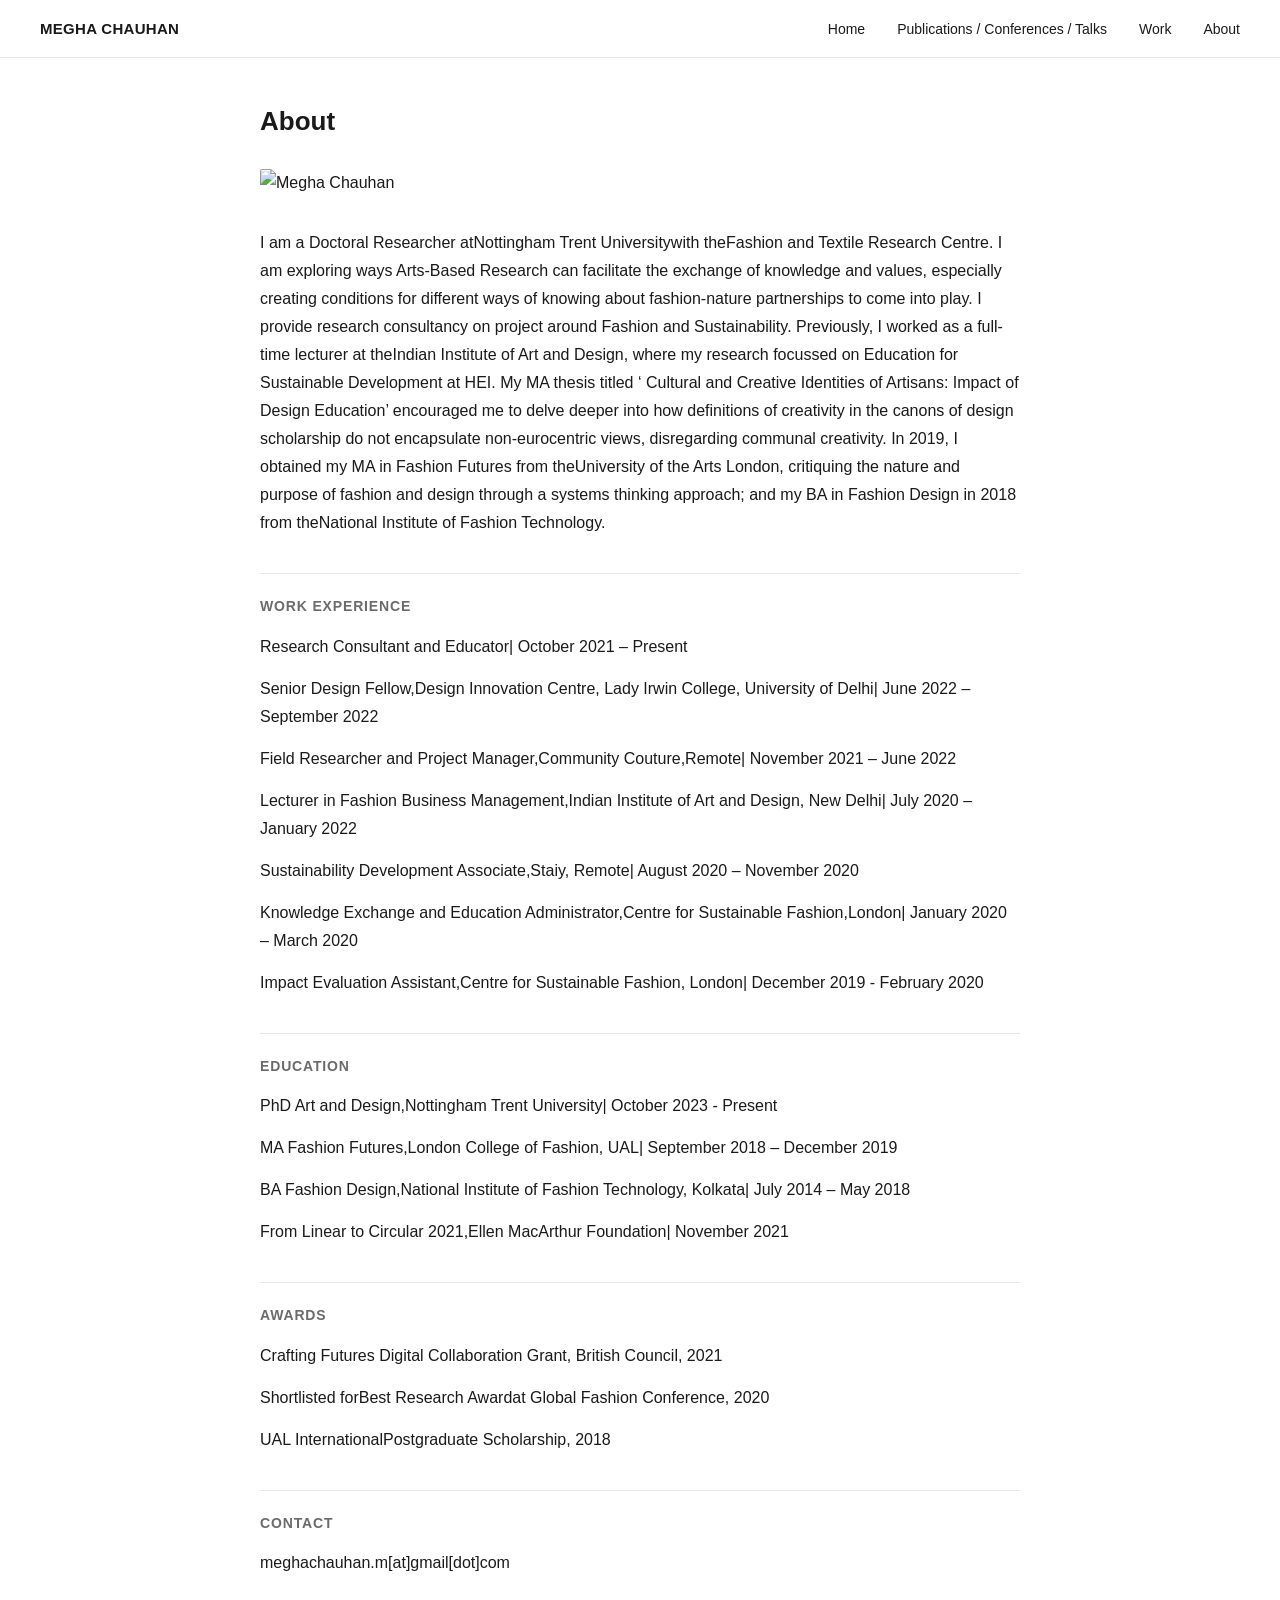
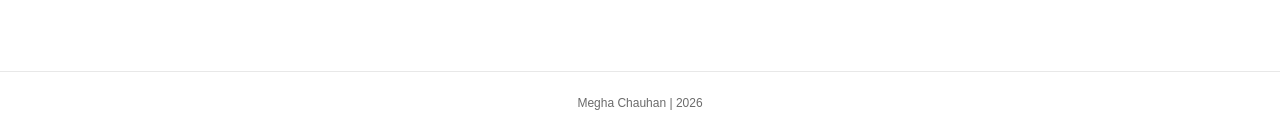
==== about.html @ e4772a3e "Add files via upload" ====
<!DOCTYPE html>
<html lang="en">
<head>
<meta charset="UTF-8">
<meta name="viewport" content="width=device-width, initial-scale=1, minimum-scale=1">
<title>About | Megha Chauhan</title>
<link rel="stylesheet" href="style.css">
</head>
<body>

<header>
  <a class="logo" href="index.html">MEGHA CHAUHAN</a>
  <nav>
    <ul>
      <li><a href="index.html">Home</a></li>
      <li><a href="publications.html">Publications / Conferences / Talks</a></li>
      <li class="has-dropdown">
        <a href="index.html">Work</a>
        <div class="dropdown">
          <a href="work/make-a-mark.html">Make a Mark: Community Couture</a>
          <a href="work/ma-thesis.html">MA Thesis: Cultural and Creative Identity of Artisans</a>
          <a href="work/rgb.html">RGB: A New Gender</a>
          <a href="work/derm.html">Derm</a>
          <a href="work/walthamstow.html">Walthamstow Clothing, Community and Stories</a>
          <a href="work/these-r-mine.html">These 'R' Mine</a>
          <a href="work/begumpur.html">Begumpur Craft Cluster</a>
          <a href="work/not-about-love.html">Not About Love</a>
          <a href="work/internship.html">Industry Internship</a>
          <a href="work/collage.html">Mixed Media Art/Collage</a>
        </div>
      </li>
      <li><a href="about.html">About</a></li>
    </ul>
  </nav>
</header>

<main>
  <div class="page-header"><h1>About</h1></div>
  <div class="page-body">
    <img class="about-portrait" src="images/about/portrait.jpg" alt="Megha Chauhan">
<p>I am a Doctoral Researcher atNottingham Trent Universitywith theFashion and Textile Research Centre. I am exploring ways Arts-Based Research can facilitate the exchange of knowledge and values, especially creating conditions for different ways of knowing about fashion-nature partnerships to come into play. I provide research consultancy on project around Fashion and Sustainability. Previously, I worked as a full-time lecturer at theIndian Institute of Art and Design, where my research focussed on Education for Sustainable Development at HEI. My MA thesis titled ‘ Cultural and Creative Identities of Artisans: Impact of Design Education’ encouraged me to delve deeper into how definitions of creativity in the canons of design scholarship do not encapsulate non-eurocentric views, disregarding communal creativity. In 2019, I obtained my MA in Fashion Futures from theUniversity of the Arts London, critiquing the nature and purpose of fashion and design through a systems thinking approach; and my BA in Fashion Design in 2018 from theNational Institute of Fashion Technology.</p>
<h2>WORK EXPERIENCE</h2>
<p>Research Consultant and Educator| October 2021 – Present</p>
<p>Senior Design Fellow,Design Innovation Centre, Lady Irwin College, University of Delhi| June 2022 – September 2022</p>
<p>Field Researcher and Project Manager,Community Couture,Remote| November 2021 – June 2022</p>
<p>Lecturer in Fashion Business Management,Indian Institute of Art and Design, New Delhi| July 2020 – January 2022</p>
<p>Sustainability Development Associate,Staiy, Remote| August 2020 – November 2020</p>
<p>Knowledge Exchange and Education Administrator,Centre for Sustainable Fashion,London| January 2020 – March 2020</p>
<p>Impact Evaluation Assistant,Centre for Sustainable Fashion, London| December 2019 - February 2020</p>
<h2>EDUCATION</h2>
<p>PhD Art and Design,Nottingham Trent University| October 2023 - Present</p>
<p>MA Fashion Futures,London College of Fashion, UAL| September 2018 – December 2019</p>
<p>BA Fashion Design,National Institute of Fashion Technology, Kolkata| July 2014 – May 2018</p>
<p>From Linear to Circular 2021,Ellen MacArthur Foundation| November 2021</p>
<h2>AWARDS</h2>
<p>Crafting Futures Digital Collaboration Grant, British Council, 2021</p>
<p>Shortlisted forBest Research Awardat Global Fashion Conference, 2020</p>
<p>UAL InternationalPostgraduate Scholarship, 2018</p>
<h2>CONTACT</h2>
<p>meghachauhan.m[at]gmail[dot]com</p>
  </div>
</main>

<footer>Megha Chauhan | 2026</footer>

</body>
</html>
---- style.css ----
:root{
  --ink:#1a1a1a;
  --muted:#6b6b6b;
  --bg:#ffffff;
  --line:#e8e8e8;
  --gap: 28px;
}
*{box-sizing:border-box;}
body{
  margin:0;
  background:var(--bg);
  color:var(--ink);
  font-family: -apple-system, "Helvetica Neue", Arial, sans-serif;
  -webkit-font-smoothing:antialiased;
}

/* --- Header / Nav --- */
header{
  display:flex;
  align-items:center;
  justify-content:space-between;
  padding: 20px 40px;
  border-bottom:1px solid var(--line);
  position:sticky;
  top:0;
  background:rgba(255,255,255,0.92);
  backdrop-filter: blur(6px);
  z-index:10;
}
.logo{
  font-weight:600;
  font-size:15px;
  letter-spacing:0.02em;
  text-decoration:none;
  color:var(--ink);
}
nav ul{
  list-style:none;
  display:flex;
  gap:32px;
  margin:0;
  padding:0;
  font-size:14px;
}
nav a{
  text-decoration:none;
  color:var(--ink);
  position:relative;
}
nav a:hover{ color:var(--muted); }
.has-dropdown{ position:relative; }
.dropdown{
  display:none;
  position:absolute;
  top:24px;
  left:0;
  background:#fff;
  border:1px solid var(--line);
  padding:10px 0;
  min-width:280px;
  box-shadow:0 8px 24px rgba(0,0,0,0.06);
}
.has-dropdown:hover .dropdown{ display:block; }
.dropdown a{
  display:block;
  padding:8px 18px;
  font-size:13px;
  color:var(--ink);
}
.dropdown a:hover{ background:#f7f7f7; }

/* --- Grid gallery (homepage) --- */
main{ padding: 48px 40px 80px; max-width: 1100px; margin: 0 auto; }
.grid{
  display:grid;
  grid-template-columns: repeat(3, 1fr);
  gap: var(--gap);
}
@media (max-width: 900px){ .grid{ grid-template-columns: repeat(2,1fr);} }
@media (max-width: 560px){ .grid{ grid-template-columns: 1fr;} }

.tile{ text-decoration:none; color:var(--ink); display:block; }
.thumb{
  width:100%;
  aspect-ratio: 4/3;
  border-radius:2px;
  overflow:hidden;
  background:#f0efec;
  display:flex;
  align-items:center;
  justify-content:center;
  position:relative;
}
.thumb .placeholder-label{
  font-size:12px;
  color:#b3b0aa;
  letter-spacing:0.08em;
  text-transform:uppercase;
}
.thumb img{
  width:100%; height:100%; object-fit:cover;
  transition: transform .5s ease;
}
.tile:hover img{ transform: scale(1.03); }

.caption{
  margin-top:10px;
  font-style:italic;
  font-size:14px;
  color:var(--muted);
}

/* --- Project / article pages --- */
.article-header{
  max-width: 760px;
  margin: 0 auto 40px;
}
.article-header h1{
  font-size: 28px;
  margin: 0 0 8px;
  font-weight:600;
}
.article-header .meta{
  font-size:13px;
  color:var(--muted);
  font-style:italic;
}
.article-body{
  max-width: 760px;
  margin: 0 auto 48px;
  font-size:16px;
  line-height:1.7;
}
.article-body p{ margin: 0 0 18px; }

.gallery{
  display:grid;
  grid-template-columns: repeat(2, 1fr);
  gap: var(--gap);
  max-width: 1000px;
  margin: 0 auto;
}
@media (max-width: 700px){ .gallery{ grid-template-columns: 1fr; } }
.gallery figure{
  margin:0;
}
.gallery .thumb{ aspect-ratio: auto; }
.gallery img{
  width:100%;
  display:block;
  border-radius:2px;
}

/* --- Simple content pages (About / Publications) --- */
.page-header{
  max-width: 760px;
  margin: 0 auto 32px;
}
.page-header h1{
  font-size: 26px;
  font-weight:600;
  margin:0;
}
.page-body{
  max-width: 760px;
  margin: 0 auto;
  font-size:16px;
  line-height:1.75;
}
.page-body h2{
  font-size:14px;
  letter-spacing:0.06em;
  text-transform:uppercase;
  color:var(--muted);
  margin: 36px 0 14px;
  border-top:1px solid var(--line);
  padding-top: 20px;
}
.page-body h2:first-child{ border-top:none; padding-top:0; margin-top:0; }
.page-body p{ margin:0 0 14px; }
.page-body a{ color:var(--ink); }

.about-portrait{
  max-width: 300px;
  border-radius:2px;
  margin: 0 0 32px;
}

footer{
  padding:24px 40px;
  border-top:1px solid var(--line);
  font-size:12px;
  color:var(--muted);
  text-align:center;
}
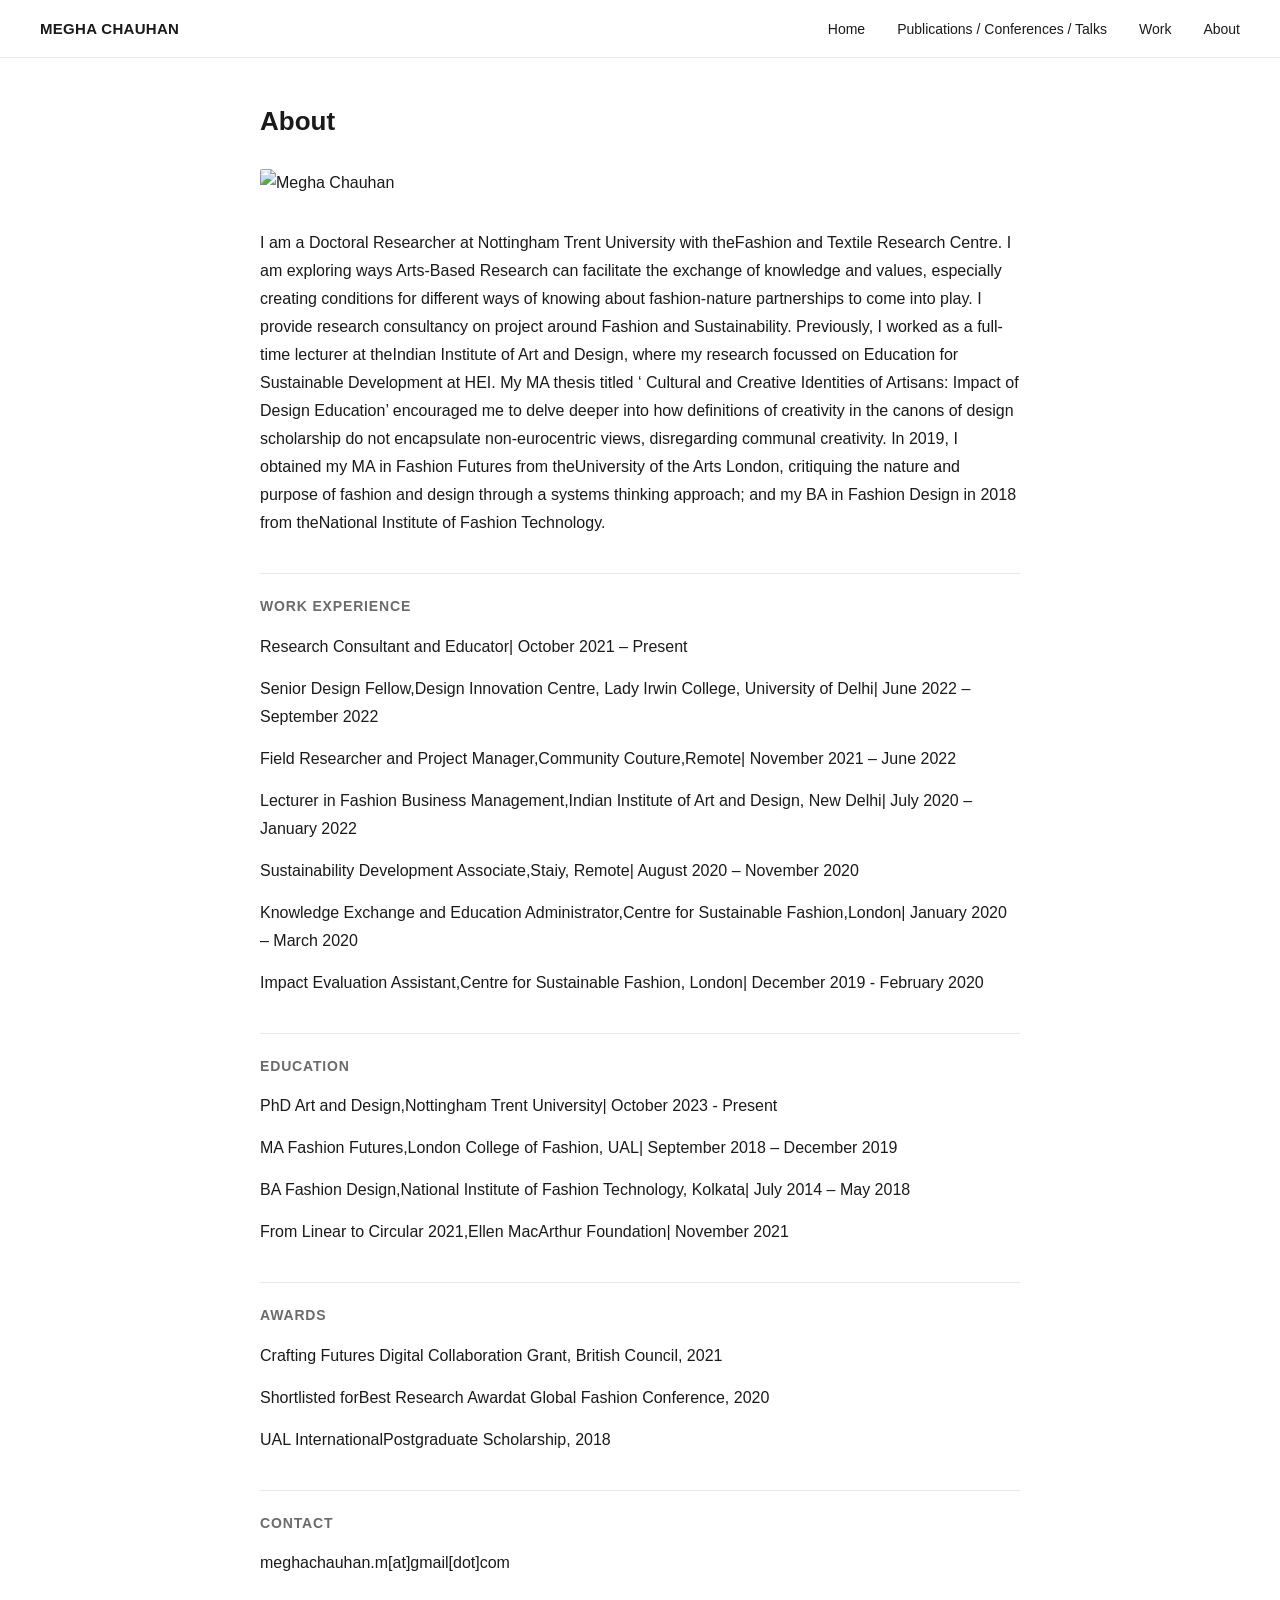
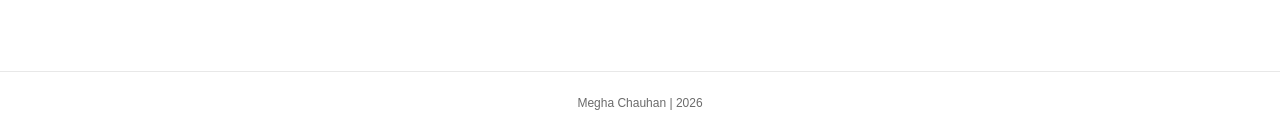
==== commit 80a87bdf: "Update about.html" ====
--- a/about.html
+++ b/about.html
@@ -38,7 +38,7 @@
   <div class="page-header"><h1>About</h1></div>
   <div class="page-body">
     <img class="about-portrait" src="images/about/portrait.jpg" alt="Megha Chauhan">
-<p>I am a Doctoral Researcher atNottingham Trent Universitywith theFashion and Textile Research Centre. I am exploring ways Arts-Based Research can facilitate the exchange of knowledge and values, especially creating conditions for different ways of knowing about fashion-nature partnerships to come into play. I provide research consultancy on project around Fashion and Sustainability. Previously, I worked as a full-time lecturer at theIndian Institute of Art and Design, where my research focussed on Education for Sustainable Development at HEI. My MA thesis titled ‘ Cultural and Creative Identities of Artisans: Impact of Design Education’ encouraged me to delve deeper into how definitions of creativity in the canons of design scholarship do not encapsulate non-eurocentric views, disregarding communal creativity. In 2019, I obtained my MA in Fashion Futures from theUniversity of the Arts London, critiquing the nature and purpose of fashion and design through a systems thinking approach; and my BA in Fashion Design in 2018 from theNational Institute of Fashion Technology.</p>
+<p>I am a Doctoral Researcher at Nottingham Trent University with theFashion and Textile Research Centre. I am exploring ways Arts-Based Research can facilitate the exchange of knowledge and values, especially creating conditions for different ways of knowing about fashion-nature partnerships to come into play. I provide research consultancy on project around Fashion and Sustainability. Previously, I worked as a full-time lecturer at theIndian Institute of Art and Design, where my research focussed on Education for Sustainable Development at HEI. My MA thesis titled ‘ Cultural and Creative Identities of Artisans: Impact of Design Education’ encouraged me to delve deeper into how definitions of creativity in the canons of design scholarship do not encapsulate non-eurocentric views, disregarding communal creativity. In 2019, I obtained my MA in Fashion Futures from theUniversity of the Arts London, critiquing the nature and purpose of fashion and design through a systems thinking approach; and my BA in Fashion Design in 2018 from theNational Institute of Fashion Technology.</p>
 <h2>WORK EXPERIENCE</h2>
 <p>Research Consultant and Educator| October 2021 – Present</p>
 <p>Senior Design Fellow,Design Innovation Centre, Lady Irwin College, University of Delhi| June 2022 – September 2022</p>
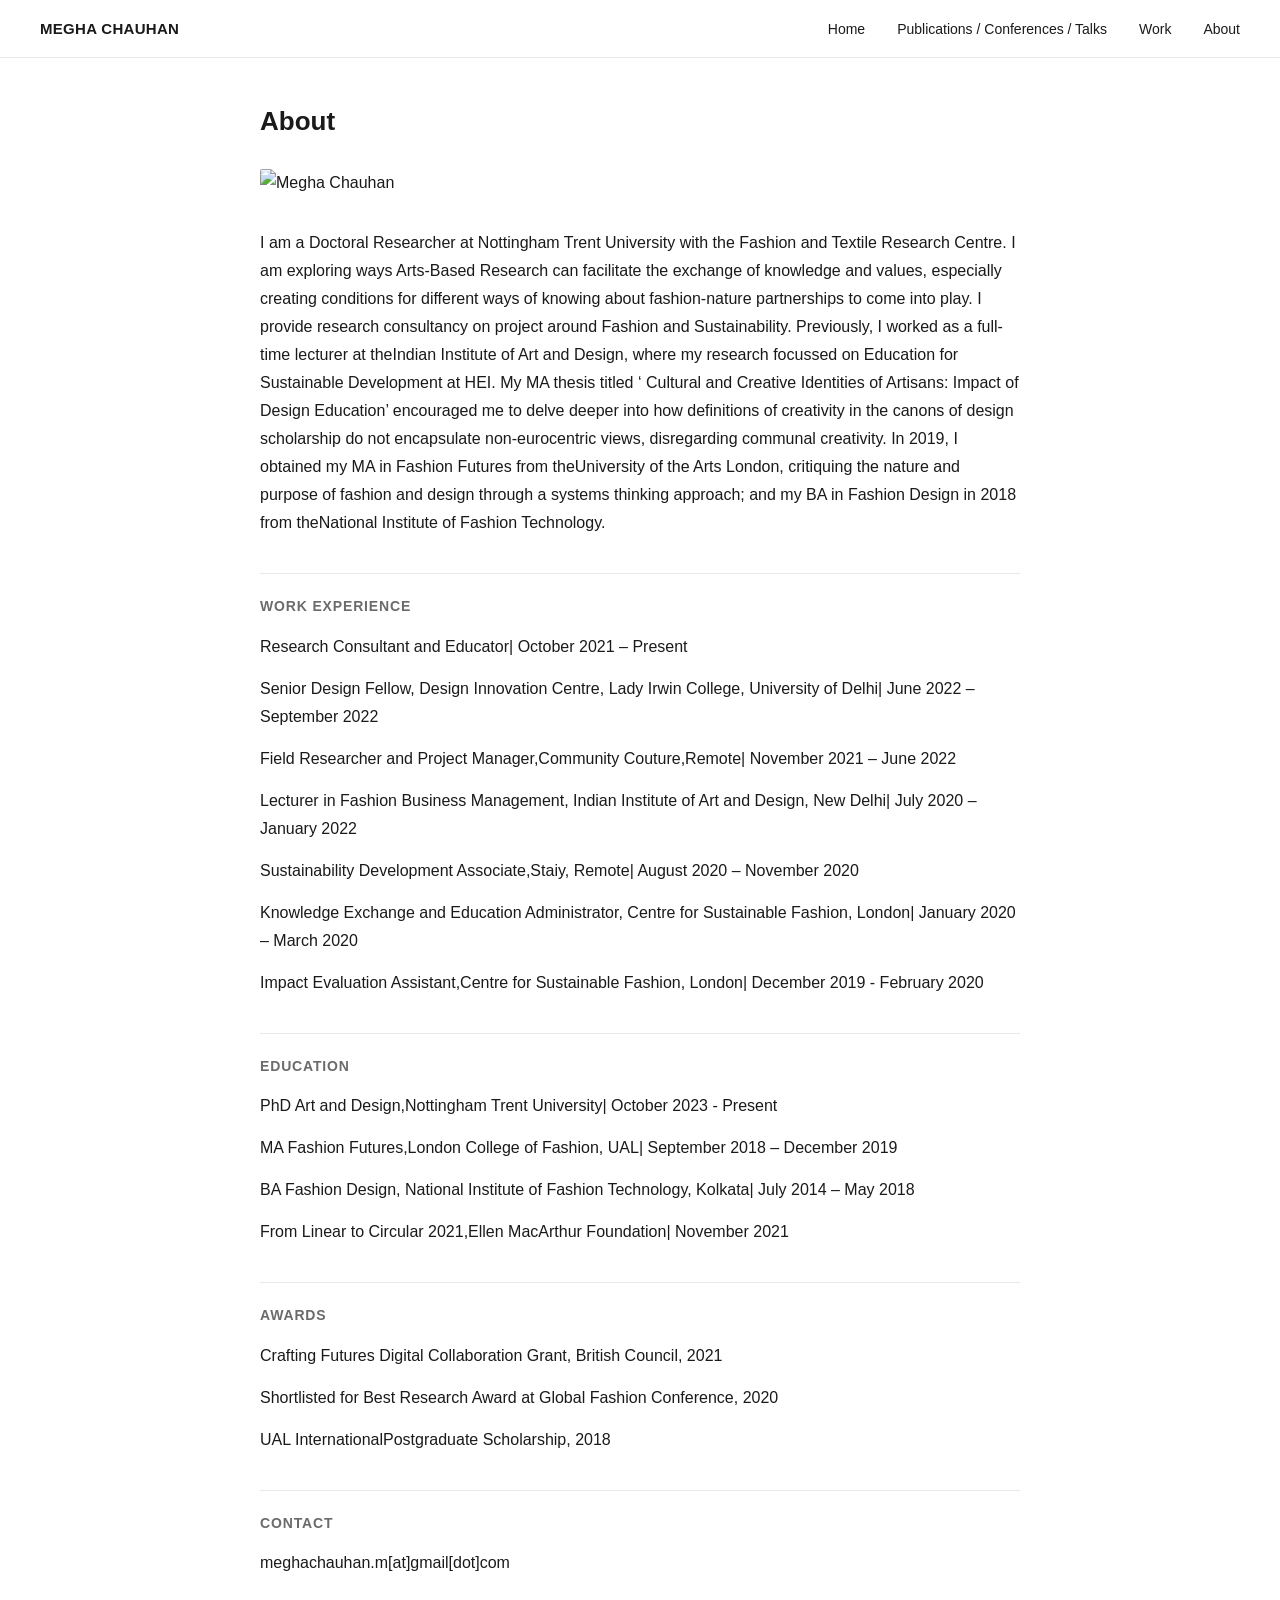
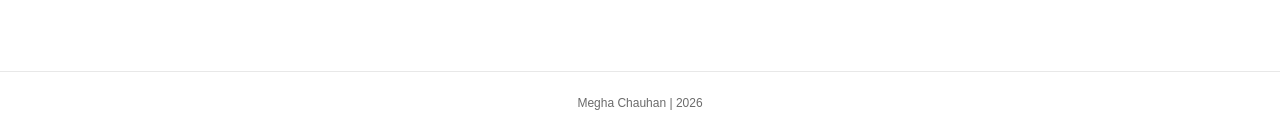
==== commit 7bb2128f: "Update about.html" ====
--- a/about.html
+++ b/about.html
@@ -38,23 +38,23 @@
   <div class="page-header"><h1>About</h1></div>
   <div class="page-body">
     <img class="about-portrait" src="images/about/portrait.jpg" alt="Megha Chauhan">
-<p>I am a Doctoral Researcher at Nottingham Trent University with theFashion and Textile Research Centre. I am exploring ways Arts-Based Research can facilitate the exchange of knowledge and values, especially creating conditions for different ways of knowing about fashion-nature partnerships to come into play. I provide research consultancy on project around Fashion and Sustainability. Previously, I worked as a full-time lecturer at theIndian Institute of Art and Design, where my research focussed on Education for Sustainable Development at HEI. My MA thesis titled ‘ Cultural and Creative Identities of Artisans: Impact of Design Education’ encouraged me to delve deeper into how definitions of creativity in the canons of design scholarship do not encapsulate non-eurocentric views, disregarding communal creativity. In 2019, I obtained my MA in Fashion Futures from theUniversity of the Arts London, critiquing the nature and purpose of fashion and design through a systems thinking approach; and my BA in Fashion Design in 2018 from theNational Institute of Fashion Technology.</p>
+<p>I am a Doctoral Researcher at Nottingham Trent University with the Fashion and Textile Research Centre. I am exploring ways Arts-Based Research can facilitate the exchange of knowledge and values, especially creating conditions for different ways of knowing about fashion-nature partnerships to come into play. I provide research consultancy on project around Fashion and Sustainability. Previously, I worked as a full-time lecturer at theIndian Institute of Art and Design, where my research focussed on Education for Sustainable Development at HEI. My MA thesis titled ‘ Cultural and Creative Identities of Artisans: Impact of Design Education’ encouraged me to delve deeper into how definitions of creativity in the canons of design scholarship do not encapsulate non-eurocentric views, disregarding communal creativity. In 2019, I obtained my MA in Fashion Futures from theUniversity of the Arts London, critiquing the nature and purpose of fashion and design through a systems thinking approach; and my BA in Fashion Design in 2018 from theNational Institute of Fashion Technology.</p>
 <h2>WORK EXPERIENCE</h2>
 <p>Research Consultant and Educator| October 2021 – Present</p>
-<p>Senior Design Fellow,Design Innovation Centre, Lady Irwin College, University of Delhi| June 2022 – September 2022</p>
+<p>Senior Design Fellow, Design Innovation Centre, Lady Irwin College, University of Delhi| June 2022 – September 2022</p>
 <p>Field Researcher and Project Manager,Community Couture,Remote| November 2021 – June 2022</p>
-<p>Lecturer in Fashion Business Management,Indian Institute of Art and Design, New Delhi| July 2020 – January 2022</p>
+<p>Lecturer in Fashion Business Management, Indian Institute of Art and Design, New Delhi| July 2020 – January 2022</p>
 <p>Sustainability Development Associate,Staiy, Remote| August 2020 – November 2020</p>
-<p>Knowledge Exchange and Education Administrator,Centre for Sustainable Fashion,London| January 2020 – March 2020</p>
+<p>Knowledge Exchange and Education Administrator, Centre for Sustainable Fashion, London| January 2020 – March 2020</p>
 <p>Impact Evaluation Assistant,Centre for Sustainable Fashion, London| December 2019 - February 2020</p>
 <h2>EDUCATION</h2>
 <p>PhD Art and Design,Nottingham Trent University| October 2023 - Present</p>
 <p>MA Fashion Futures,London College of Fashion, UAL| September 2018 – December 2019</p>
-<p>BA Fashion Design,National Institute of Fashion Technology, Kolkata| July 2014 – May 2018</p>
+<p>BA Fashion Design, National Institute of Fashion Technology, Kolkata| July 2014 – May 2018</p>
 <p>From Linear to Circular 2021,Ellen MacArthur Foundation| November 2021</p>
 <h2>AWARDS</h2>
 <p>Crafting Futures Digital Collaboration Grant, British Council, 2021</p>
-<p>Shortlisted forBest Research Awardat Global Fashion Conference, 2020</p>
+<p>Shortlisted for Best Research Award at Global Fashion Conference, 2020</p>
 <p>UAL InternationalPostgraduate Scholarship, 2018</p>
 <h2>CONTACT</h2>
 <p>meghachauhan.m[at]gmail[dot]com</p>
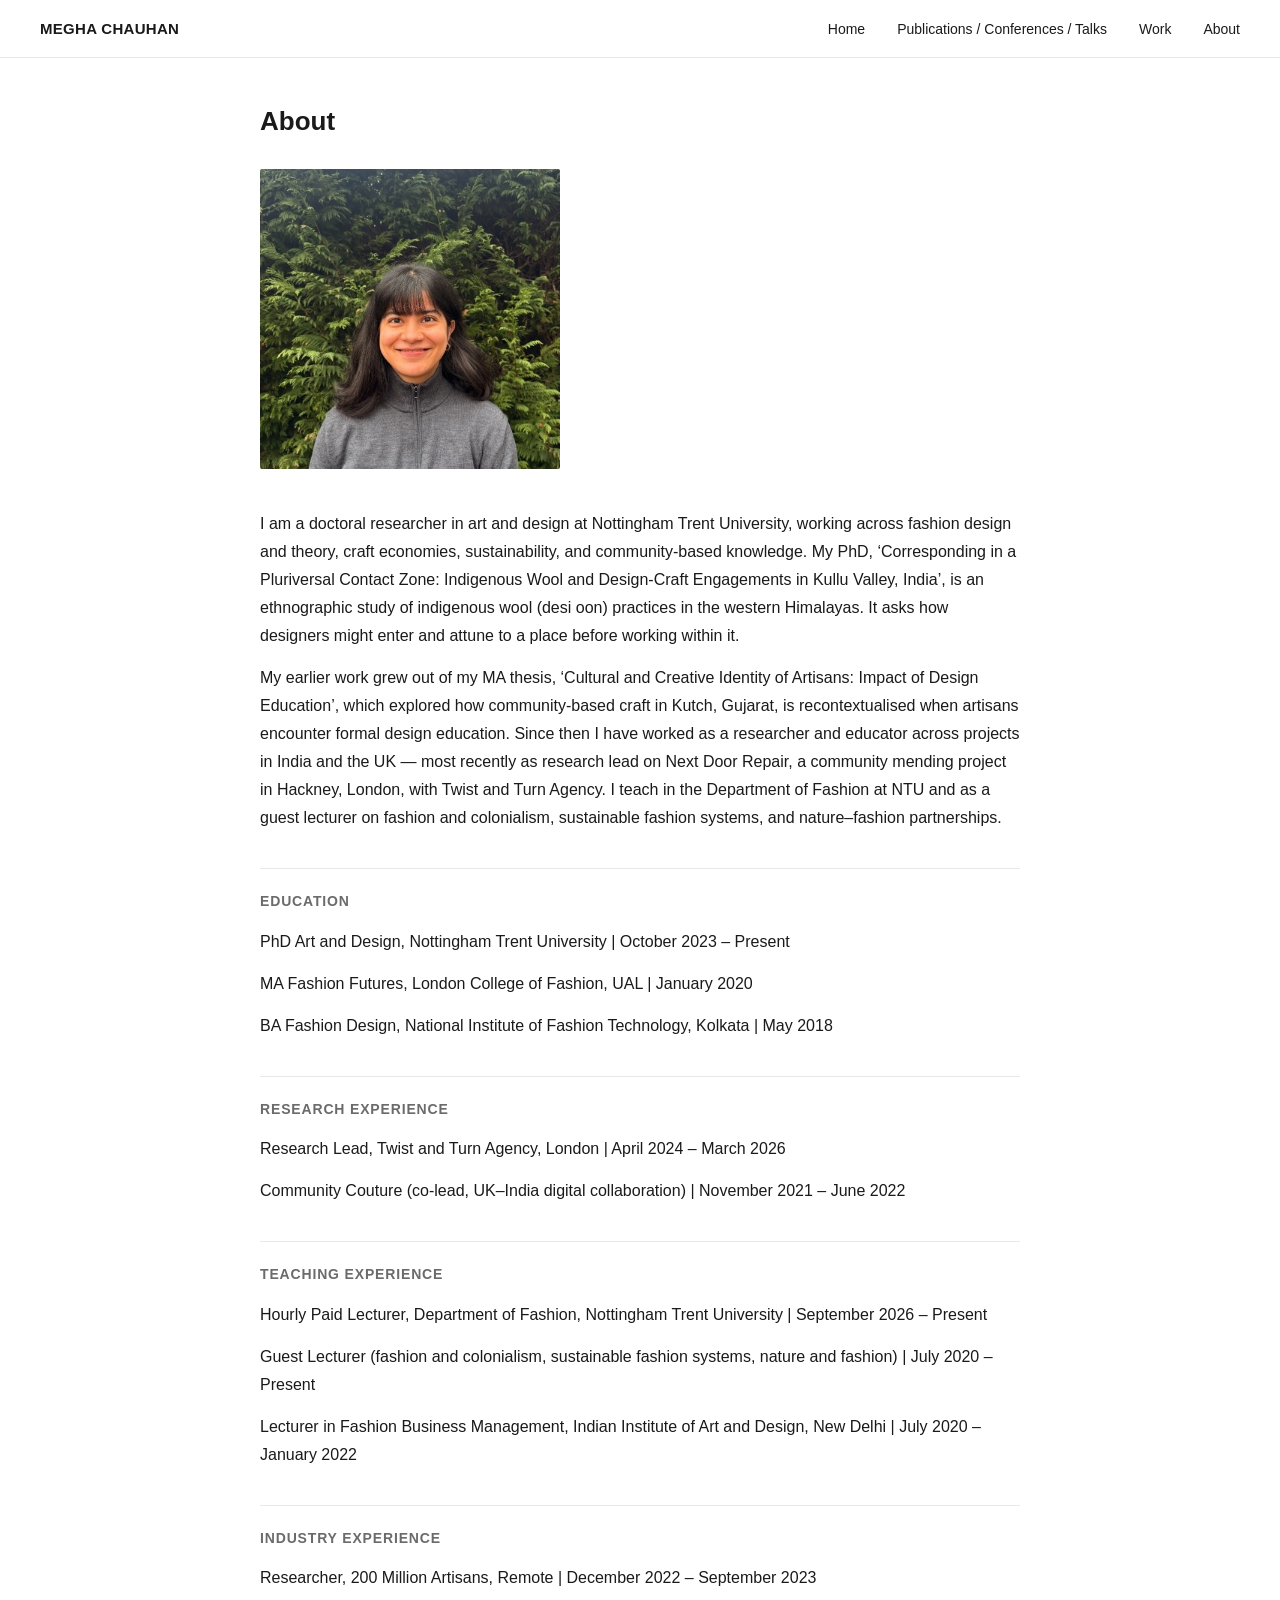
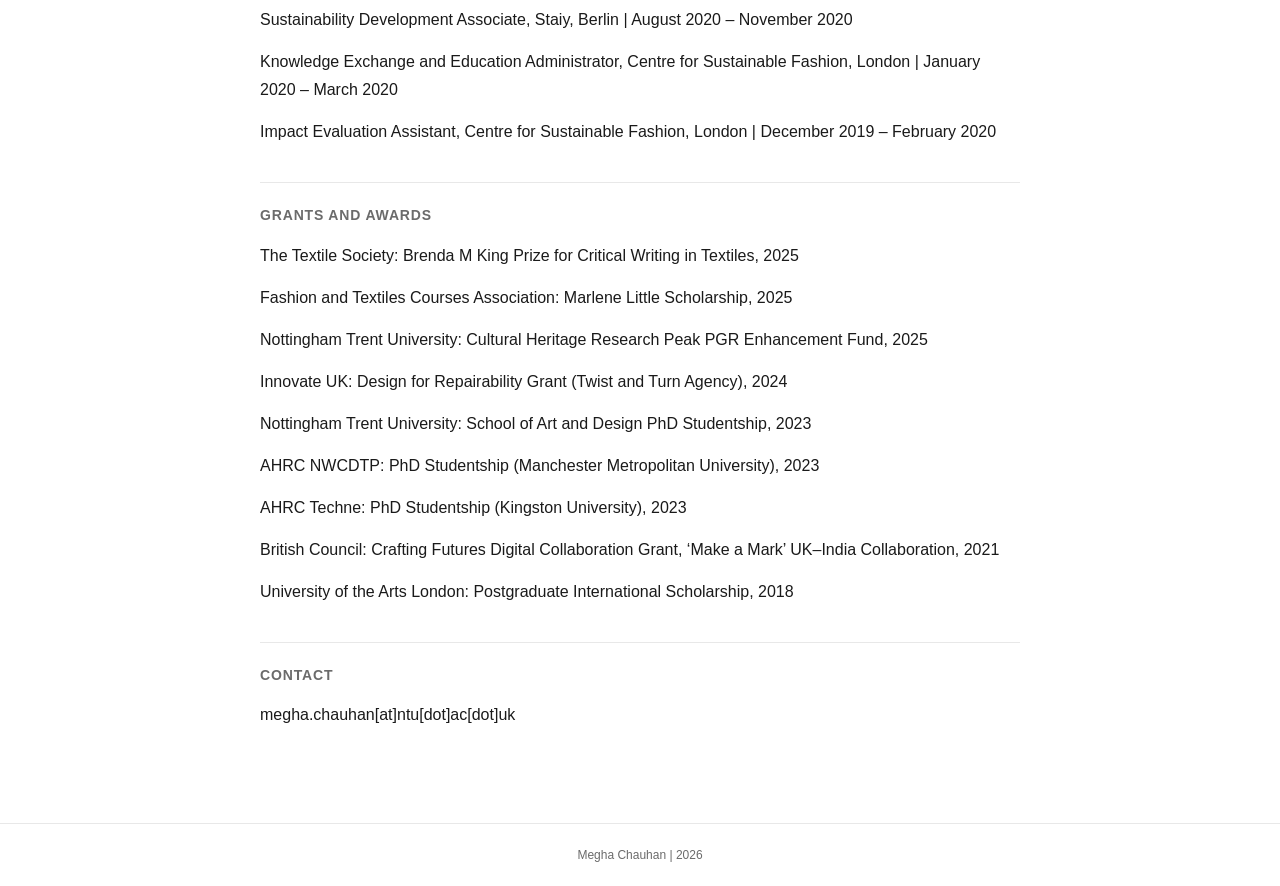
==== commit a6fa330f: "Update about.html" ====
--- a/about.html
+++ b/about.html
@@ -37,27 +37,45 @@
 <main>
   <div class="page-header"><h1>About</h1></div>
   <div class="page-body">
-    <img class="about-portrait" src="images/about/portrait.jpg" alt="Megha Chauhan">
-<p>I am a Doctoral Researcher at Nottingham Trent University with the Fashion and Textile Research Centre. I am exploring ways Arts-Based Research can facilitate the exchange of knowledge and values, especially creating conditions for different ways of knowing about fashion-nature partnerships to come into play. I provide research consultancy on project around Fashion and Sustainability. Previously, I worked as a full-time lecturer at theIndian Institute of Art and Design, where my research focussed on Education for Sustainable Development at HEI. My MA thesis titled ‘ Cultural and Creative Identities of Artisans: Impact of Design Education’ encouraged me to delve deeper into how definitions of creativity in the canons of design scholarship do not encapsulate non-eurocentric views, disregarding communal creativity. In 2019, I obtained my MA in Fashion Futures from theUniversity of the Arts London, critiquing the nature and purpose of fashion and design through a systems thinking approach; and my BA in Fashion Design in 2018 from theNational Institute of Fashion Technology.</p>
-<h2>WORK EXPERIENCE</h2>
-<p>Research Consultant and Educator| October 2021 – Present</p>
-<p>Senior Design Fellow, Design Innovation Centre, Lady Irwin College, University of Delhi| June 2022 – September 2022</p>
-<p>Field Researcher and Project Manager,Community Couture,Remote| November 2021 – June 2022</p>
-<p>Lecturer in Fashion Business Management, Indian Institute of Art and Design, New Delhi| July 2020 – January 2022</p>
-<p>Sustainability Development Associate,Staiy, Remote| August 2020 – November 2020</p>
-<p>Knowledge Exchange and Education Administrator, Centre for Sustainable Fashion, London| January 2020 – March 2020</p>
-<p>Impact Evaluation Assistant,Centre for Sustainable Fashion, London| December 2019 - February 2020</p>
-<h2>EDUCATION</h2>
-<p>PhD Art and Design,Nottingham Trent University| October 2023 - Present</p>
-<p>MA Fashion Futures,London College of Fashion, UAL| September 2018 – December 2019</p>
-<p>BA Fashion Design, National Institute of Fashion Technology, Kolkata| July 2014 – May 2018</p>
-<p>From Linear to Circular 2021,Ellen MacArthur Foundation| November 2021</p>
-<h2>AWARDS</h2>
-<p>Crafting Futures Digital Collaboration Grant, British Council, 2021</p>
-<p>Shortlisted for Best Research Award at Global Fashion Conference, 2020</p>
-<p>UAL InternationalPostgraduate Scholarship, 2018</p>
-<h2>CONTACT</h2>
-<p>meghachauhan.m[at]gmail[dot]com</p>
+    <img class="about-portrait" src="portrait.jpg" alt="Megha Chauhan">
+
+    <p>I am a doctoral researcher in art and design at Nottingham Trent University, working across fashion design and theory, craft economies, sustainability, and community-based knowledge. My PhD, &lsquo;Corresponding in a Pluriversal Contact Zone: Indigenous Wool and Design-Craft Engagements in Kullu Valley, India&rsquo;, is an ethnographic study of indigenous wool (desi oon) practices in the western Himalayas. It asks how designers might enter and attune to a place before working within it.</p>
+
+    <p>My earlier work grew out of my MA thesis, &lsquo;Cultural and Creative Identity of Artisans: Impact of Design Education&rsquo;, which explored how community-based craft in Kutch, Gujarat, is recontextualised when artisans encounter formal design education. Since then I have worked as a researcher and educator across projects in India and the UK &mdash; most recently as research lead on Next Door Repair, a community mending project in Hackney, London, with Twist and Turn Agency. I teach in the Department of Fashion at NTU and as a guest lecturer on fashion and colonialism, sustainable fashion systems, and nature&ndash;fashion partnerships.</p>
+
+    <h2>EDUCATION</h2>
+    <p>PhD Art and Design, Nottingham Trent University | October 2023 &ndash; Present</p>
+    <p>MA Fashion Futures, London College of Fashion, UAL | January 2020</p>
+    <p>BA Fashion Design, National Institute of Fashion Technology, Kolkata | May 2018</p>
+
+    <h2>RESEARCH EXPERIENCE</h2>
+    <p>Research Lead, Twist and Turn Agency, London | April 2024 &ndash; March 2026</p>
+    <p>Community Couture (co-lead, UK&ndash;India digital collaboration) | November 2021 &ndash; June 2022</p>
+
+    <h2>TEACHING EXPERIENCE</h2>
+    <p>Hourly Paid Lecturer, Department of Fashion, Nottingham Trent University | September 2026 &ndash; Present</p>
+    <p>Guest Lecturer (fashion and colonialism, sustainable fashion systems, nature and fashion) | July 2020 &ndash; Present</p>
+    <p>Lecturer in Fashion Business Management, Indian Institute of Art and Design, New Delhi | July 2020 &ndash; January 2022</p>
+
+    <h2>INDUSTRY EXPERIENCE</h2>
+    <p>Researcher, 200 Million Artisans, Remote | December 2022 &ndash; September 2023</p>
+    <p>Sustainability Development Associate, Staiy, Berlin | August 2020 &ndash; November 2020</p>
+    <p>Knowledge Exchange and Education Administrator, Centre for Sustainable Fashion, London | January 2020 &ndash; March 2020</p>
+    <p>Impact Evaluation Assistant, Centre for Sustainable Fashion, London | December 2019 &ndash; February 2020</p>
+
+    <h2>GRANTS AND AWARDS</h2>
+    <p>The Textile Society: Brenda M King Prize for Critical Writing in Textiles, 2025</p>
+    <p>Fashion and Textiles Courses Association: Marlene Little Scholarship, 2025</p>
+    <p>Nottingham Trent University: Cultural Heritage Research Peak PGR Enhancement Fund, 2025</p>
+    <p>Innovate UK: Design for Repairability Grant (Twist and Turn Agency), 2024</p>
+    <p>Nottingham Trent University: School of Art and Design PhD Studentship, 2023</p>
+    <p>AHRC NWCDTP: PhD Studentship (Manchester Metropolitan University), 2023</p>
+    <p>AHRC Techne: PhD Studentship (Kingston University), 2023</p>
+    <p>British Council: Crafting Futures Digital Collaboration Grant, &lsquo;Make a Mark&rsquo; UK&ndash;India Collaboration, 2021</p>
+    <p>University of the Arts London: Postgraduate International Scholarship, 2018</p>
+
+    <h2>CONTACT</h2>
+    <p>megha.chauhan[at]ntu[dot]ac[dot]uk</p>
   </div>
 </main>
 
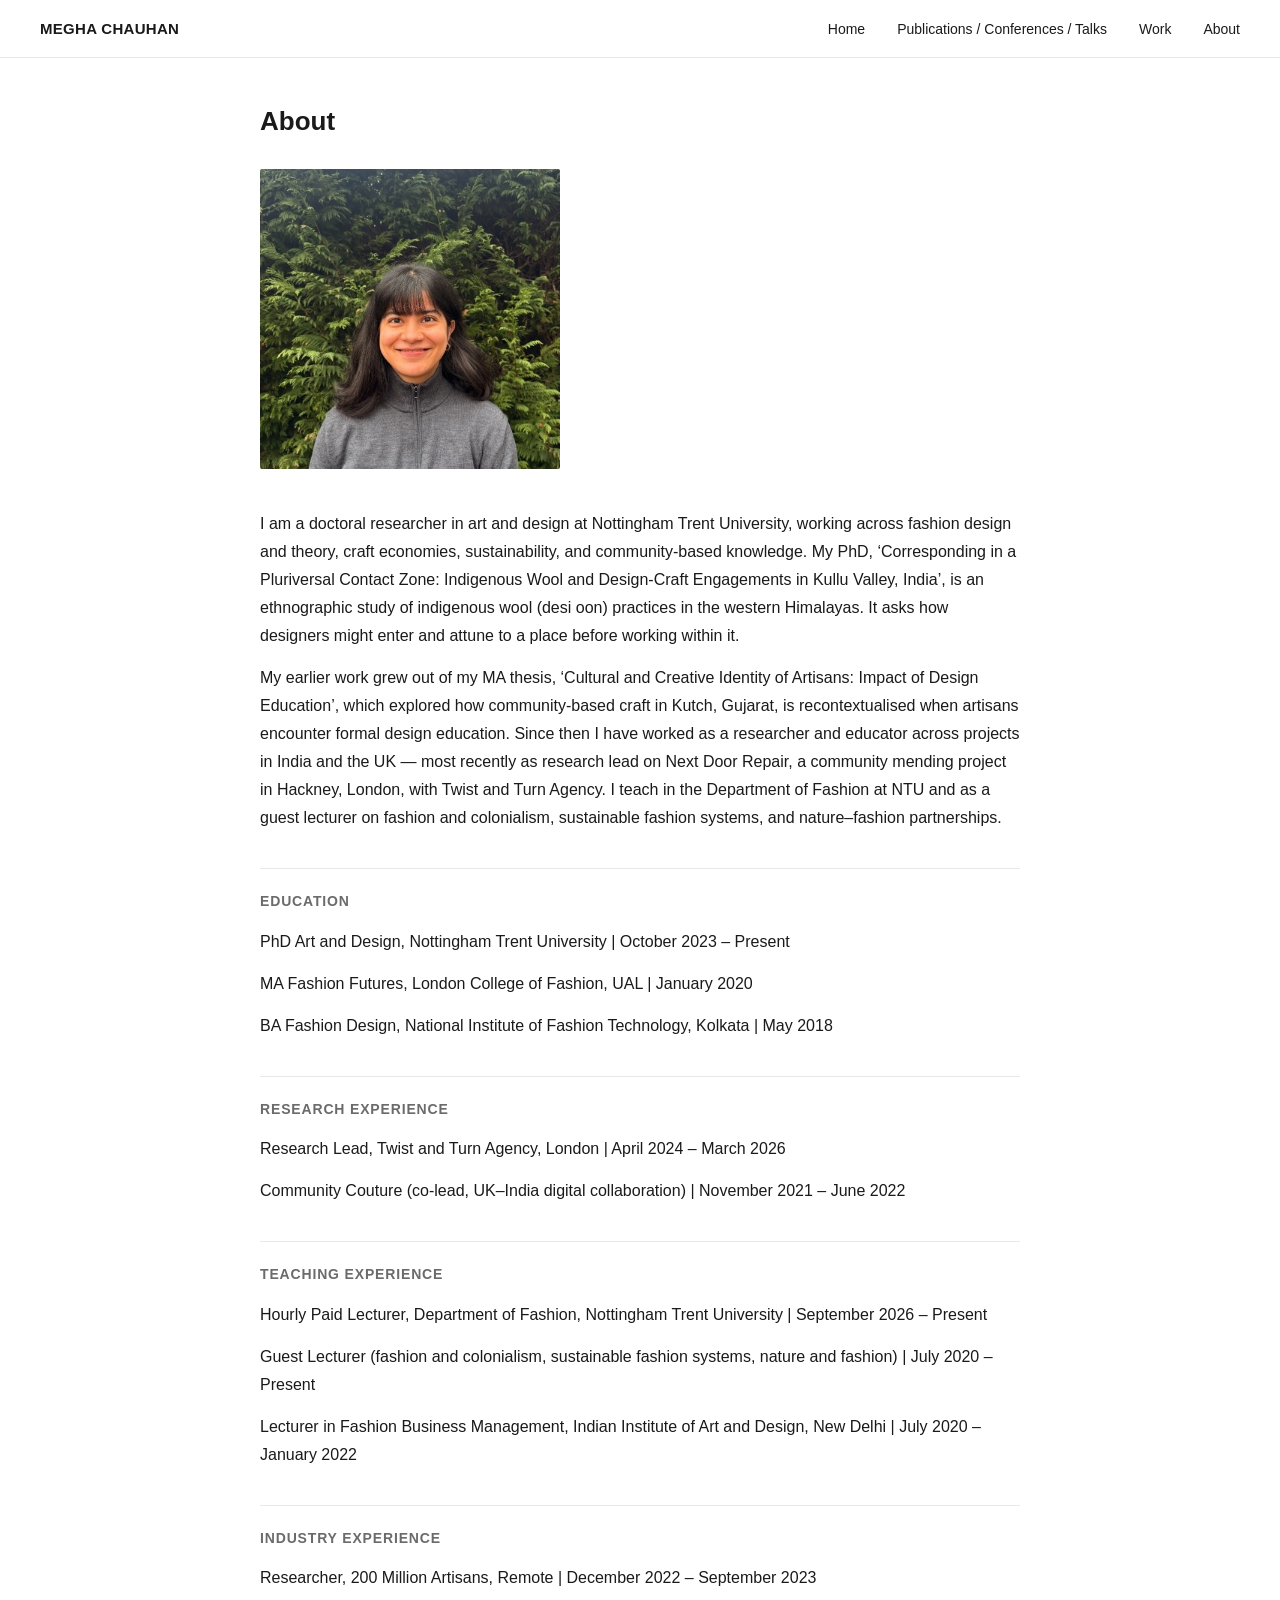
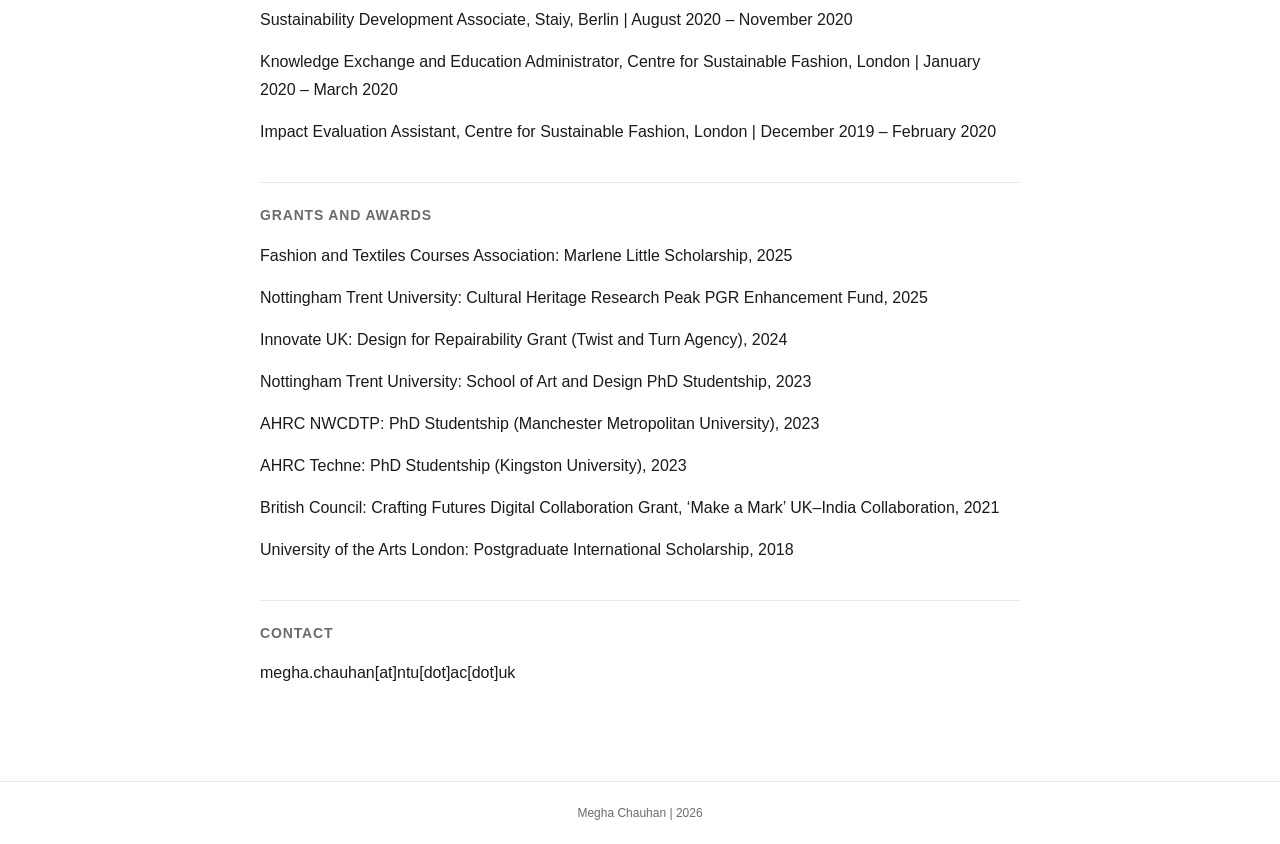
==== commit e755c951: "Update about.html" ====
--- a/about.html
+++ b/about.html
@@ -64,7 +64,6 @@
     <p>Impact Evaluation Assistant, Centre for Sustainable Fashion, London | December 2019 &ndash; February 2020</p>
 
     <h2>GRANTS AND AWARDS</h2>
-    <p>The Textile Society: Brenda M King Prize for Critical Writing in Textiles, 2025</p>
     <p>Fashion and Textiles Courses Association: Marlene Little Scholarship, 2025</p>
     <p>Nottingham Trent University: Cultural Heritage Research Peak PGR Enhancement Fund, 2025</p>
     <p>Innovate UK: Design for Repairability Grant (Twist and Turn Agency), 2024</p>
